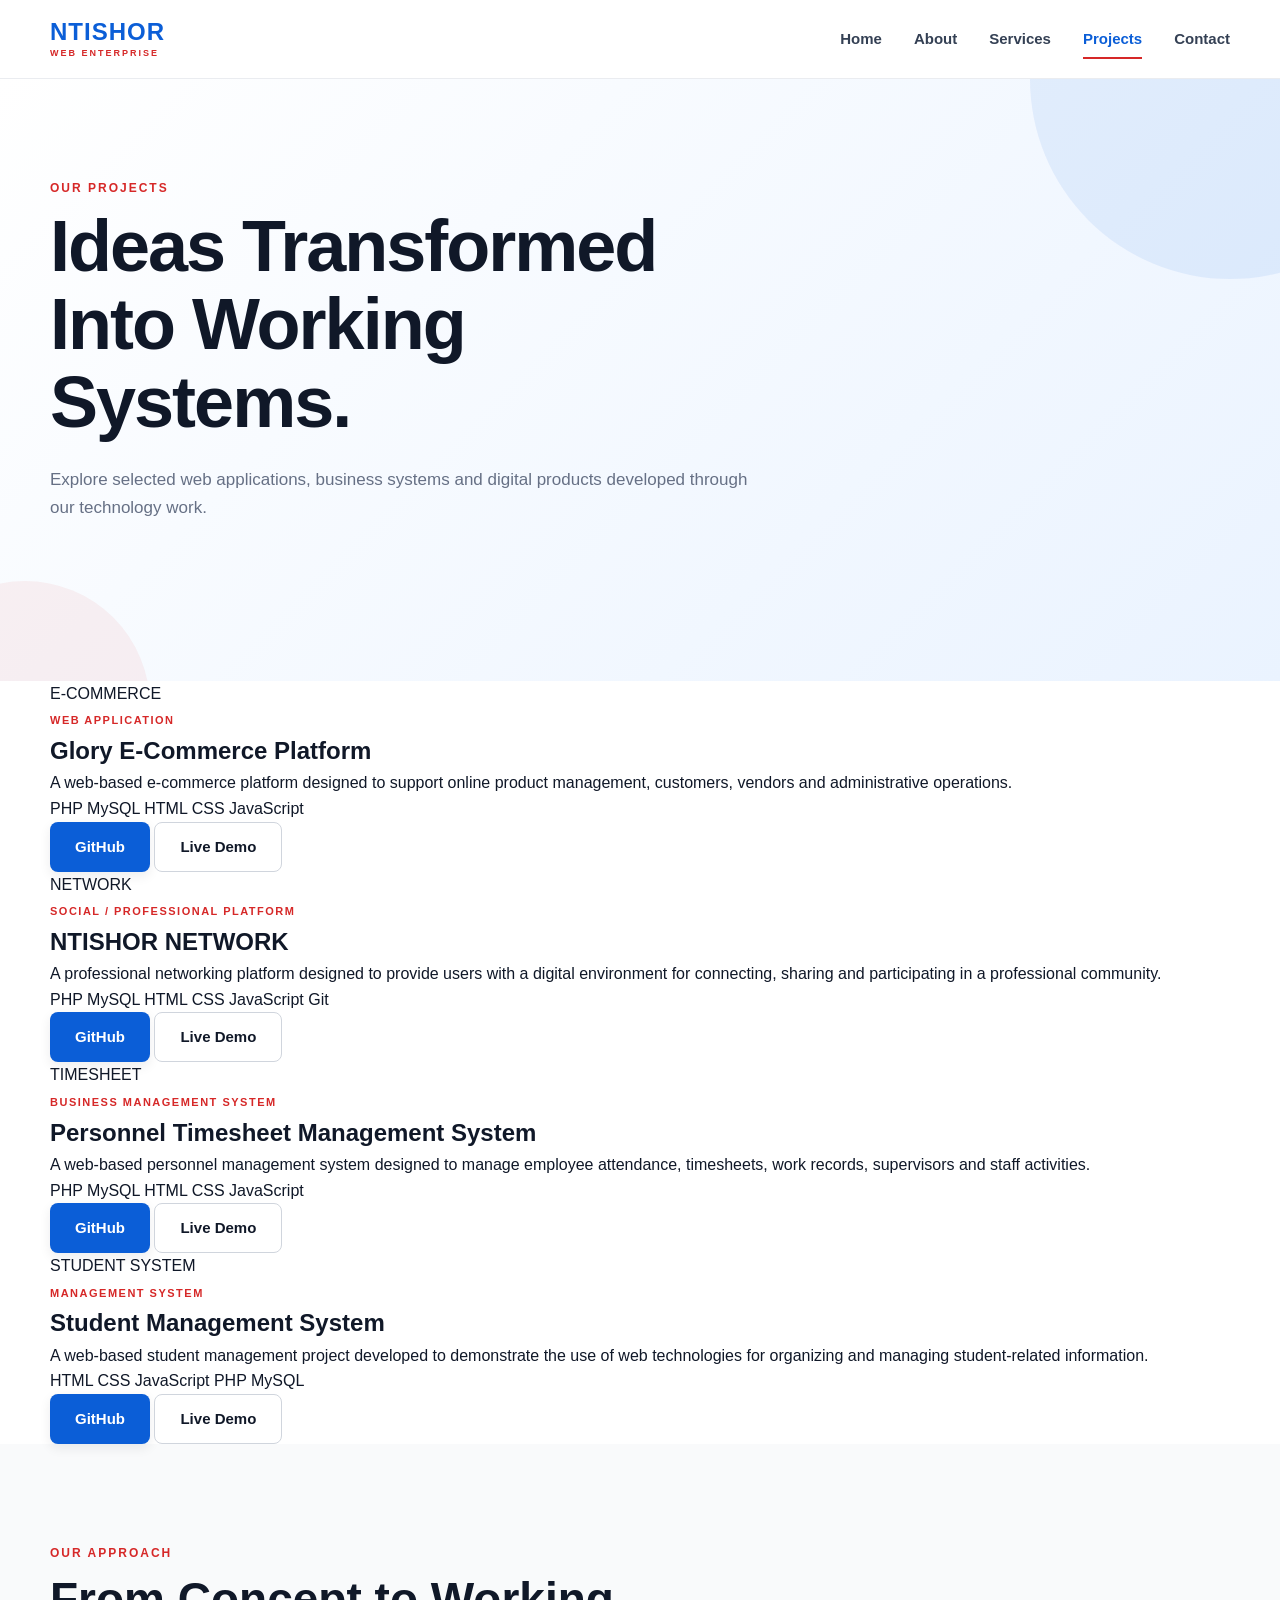
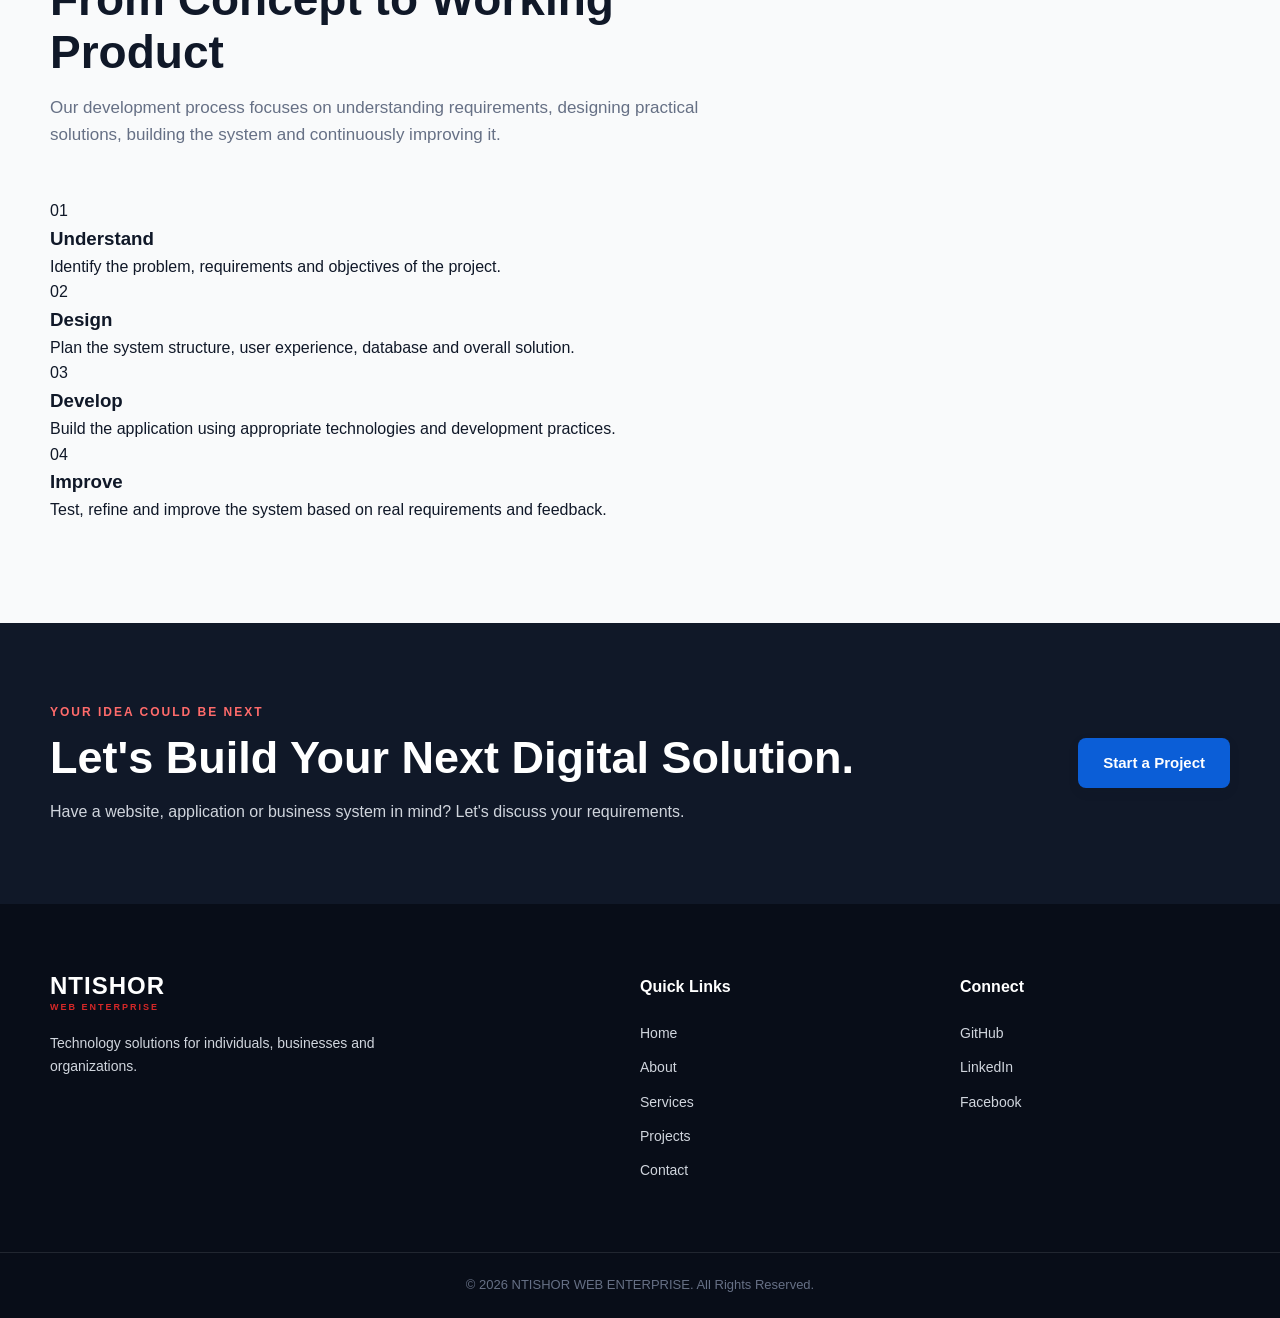
==== projects.html @ ee3eaad8 "Update projects.html" ====
<!DOCTYPE html>
<html lang="en">

<head>

    <meta charset="UTF-8">

    <meta name="viewport" content="width=device-width, initial-scale=1.0">

    <meta
        name="description"
        content="Explore projects developed by NTISHOR WEB ENTERPRISE, including e-commerce platforms, networking applications and business management systems."
    >

    <meta
        name="keywords"
        content="NTISHOR WEB ENTERPRISE Projects, PHP Projects, MySQL Projects, Web Applications, E-commerce, Timesheet Management"
    >

    <meta name="author" content="NTISHOR WEB ENTERPRISE">

    <title>Projects | NTISHOR WEB ENTERPRISE</title>

    <link rel="stylesheet" href="css/style.css">

</head>


<body>


    <!-- ================= HEADER ================= -->

    <header class="header">

        <div class="container nav-container">

            <a href="index.html" class="logo">

                <span class="logo-main">
                    NTISHOR
                </span>

                <span class="logo-sub">
                    WEB ENTERPRISE
                </span>

            </a>


            <nav class="navigation">

                <a href="index.html">
                    Home
                </a>

                <a href="about.html">
                    About
                </a>

                <a href="services.html">
                    Services
                </a>

                <a href="projects.html" class="active">
                    Projects
                </a>

                <a href="contact.html">
                    Contact
                </a>

            </nav>


            <button
                class="menu-toggle"
                id="menuToggle"
                aria-label="Open navigation"
            >
                ☰
            </button>

        </div>

    </header>



    <!-- ================= MAIN ================= -->

    <main>


        <!-- ================= PAGE HERO ================= -->

        <section class="hero projects-hero">

            <div class="container">

                <div class="section-heading">

                    <p class="section-label">
                        OUR PROJECTS
                    </p>

                    <h1>
                        Ideas Transformed Into
                        Working Systems.
                    </h1>

                    <p>
                        Explore selected web applications, business
                        systems and digital products developed through
                        our technology work.
                    </p>

                </div>

            </div>

        </section>



        <!-- ================= PROJECTS ================= -->

        <section class="projects-page-section">

            <div class="container">


                <!-- PROJECT 01 -->

                <article class="project-detail">

                    <div class="project-detail-image project-ecommerce">

                        <span>
                            E-COMMERCE
                        </span>

                    </div>


                    <div class="project-detail-content">

                        <span class="project-category">
                            WEB APPLICATION
                        </span>

                        <h2>
                            Glory E-Commerce Platform
                        </h2>

                        <p>
                            A web-based e-commerce platform designed
                            to support online product management,
                            customers, vendors and administrative
                            operations.
                        </p>


                        <div class="project-tech">

                            <span>PHP</span>
                            <span>MySQL</span>
                            <span>HTML</span>
                            <span>CSS</span>
                            <span>JavaScript</span>

                        </div>


                        <div class="project-actions">

                            <!-- Replace # with the actual GitHub URL -->

                            <a
                                href="#"
                                class="btn btn-primary"
                                target="_blank"
                                rel="noopener noreferrer"
                            >
                                GitHub
                            </a>


                            <!-- Replace # with the actual live URL -->

                            <a
                                href="#"
                                class="btn btn-secondary"
                                target="_blank"
                                rel="noopener noreferrer"
                            >
                                Live Demo
                            </a>

                        </div>

                    </div>

                </article>



                <!-- PROJECT 02 -->

                <article class="project-detail reverse">

                    <div class="project-detail-image project-network">

                        <span>
                            NETWORK
                        </span>

                    </div>


                    <div class="project-detail-content">

                        <span class="project-category">
                            SOCIAL / PROFESSIONAL PLATFORM
                        </span>

                        <h2>
                            NTISHOR NETWORK
                        </h2>

                        <p>
                            A professional networking platform designed
                            to provide users with a digital environment
                            for connecting, sharing and participating
                            in a professional community.
                        </p>


                        <div class="project-tech">

                            <span>PHP</span>
                            <span>MySQL</span>
                            <span>HTML</span>
                            <span>CSS</span>
                            <span>JavaScript</span>
                            <span>Git</span>

                        </div>


                        <div class="project-actions">

                            <!-- Replace # with the actual GitHub URL -->

                            <a
                                href="#"
                                class="btn btn-primary"
                                target="_blank"
                                rel="noopener noreferrer"
                            >
                                GitHub
                            </a>


                            <!-- Replace # with the actual live URL -->

                            <a
                                href="#"
                                class="btn btn-secondary"
                                target="_blank"
                                rel="noopener noreferrer"
                            >
                                Live Demo
                            </a>

                        </div>

                    </div>

                </article>



                <!-- PROJECT 03 -->

                <article class="project-detail">

                    <div class="project-detail-image project-timesheet">

                        <span>
                            TIMESHEET
                        </span>

                    </div>


                    <div class="project-detail-content">

                        <span class="project-category">
                            BUSINESS MANAGEMENT SYSTEM
                        </span>

                        <h2>
                            Personnel Timesheet Management System
                        </h2>

                        <p>
                            A web-based personnel management system
                            designed to manage employee attendance,
                            timesheets, work records, supervisors and
                            staff activities.
                        </p>


                        <div class="project-tech">

                            <span>PHP</span>
                            <span>MySQL</span>
                            <span>HTML</span>
                            <span>CSS</span>
                            <span>JavaScript</span>

                        </div>


                        <div class="project-actions">

                            <!-- Replace # with the actual GitHub URL -->

                            <a
                                href="#"
                                class="btn btn-primary"
                                target="_blank"
                                rel="noopener noreferrer"
                            >
                                GitHub
                            </a>


                            <!-- Replace # with the actual live URL -->

                            <a
                                href="#"
                                class="btn btn-secondary"
                                target="_blank"
                                rel="noopener noreferrer"
                            >
                                Live Demo
                            </a>

                        </div>

                    </div>

                </article>



                <!-- PROJECT 04 -->

                <article class="project-detail reverse">

                    <div class="project-detail-image project-student">

                        <span>
                            STUDENT SYSTEM
                        </span>

                    </div>


                    <div class="project-detail-content">

                        <span class="project-category">
                            MANAGEMENT SYSTEM
                        </span>

                        <h2>
                            Student Management System
                        </h2>

                        <p>
                            A web-based student management project
                            developed to demonstrate the use of web
                            technologies for organizing and managing
                            student-related information.
                        </p>


                        <div class="project-tech">

                            <span>HTML</span>
                            <span>CSS</span>
                            <span>JavaScript</span>
                            <span>PHP</span>
                            <span>MySQL</span>

                        </div>


                        <div class="project-actions">

                            <a
                                href="#"
                                class="btn btn-primary"
                                target="_blank"
                                rel="noopener noreferrer"
                            >
                                GitHub
                            </a>


                            <a
                                href="#"
                                class="btn btn-secondary"
                                target="_blank"
                                rel="noopener noreferrer"
                            >
                                Live Demo
                            </a>

                        </div>

                    </div>

                </article>

            </div>

        </section>



        <!-- ================= PROJECT APPROACH ================= -->

        <section class="featured-projects">

            <div class="container">

                <div class="section-heading">

                    <p class="section-label">
                        OUR APPROACH
                    </p>

                    <h2>
                        From Concept to Working Product
                    </h2>

                    <p>
                        Our development process focuses on understanding
                        requirements, designing practical solutions,
                        building the system and continuously improving it.
                    </p>

                </div>


                <div class="process-grid">


                    <article class="process-card">

                        <span>
                            01
                        </span>

                        <h3>
                            Understand
                        </h3>

                        <p>
                            Identify the problem, requirements and
                            objectives of the project.
                        </p>

                    </article>


                    <article class="process-card">

                        <span>
                            02
                        </span>

                        <h3>
                            Design
                        </h3>

                        <p>
                            Plan the system structure, user experience,
                            database and overall solution.
                        </p>

                    </article>


                    <article class="process-card">

                        <span>
                            03
                        </span>

                        <h3>
                            Develop
                        </h3>

                        <p>
                            Build the application using appropriate
                            technologies and development practices.
                        </p>

                    </article>


                    <article class="process-card">

                        <span>
                            04
                        </span>

                        <h3>
                            Improve
                        </h3>

                        <p>
                            Test, refine and improve the system based
                            on real requirements and feedback.
                        </p>

                    </article>


                </div>

            </div>

        </section>



        <!-- ================= CTA ================= -->

        <section class="cta">

            <div class="container cta-content">

                <div>

                    <p class="section-label">
                        YOUR IDEA COULD BE NEXT
                    </p>

                    <h2>
                        Let's Build Your Next Digital Solution.
                    </h2>

                    <p>
                        Have a website, application or business system
                        in mind? Let's discuss your requirements.
                    </p>

                </div>


                <a
                    href="contact.html"
                    class="btn btn-primary"
                >
                    Start a Project
                </a>

            </div>

        </section>

    </main>



    <!-- ================= FOOTER ================= -->

    <footer class="footer">

        <div class="container footer-content">


            <div class="footer-brand">

                <div class="logo">

                    <span class="logo-main">
                        NTISHOR
                    </span>

                    <span class="logo-sub">
                        WEB ENTERPRISE
                    </span>

                </div>

                <p>
                    Technology solutions for individuals,
                    businesses and organizations.
                </p>

            </div>


            <div class="footer-links">

                <h4>
                    Quick Links
                </h4>

                <a href="index.html">
                    Home
                </a>

                <a href="about.html">
                    About
                </a>

                <a href="services.html">
                    Services
                </a>

                <a href="projects.html">
                    Projects
                </a>

                <a href="contact.html">
                    Contact
                </a>

            </div>


            <div class="footer-links">

                <h4>
                    Connect
                </h4>

                <a href="#" target="_blank">
                    GitHub
                </a>

                <a href="#" target="_blank">
                    LinkedIn
                </a>

                <a href="#" target="_blank">
                    Facebook
                </a>

            </div>

        </div>


        <div class="footer-bottom">

            <div class="container">

                <p>
                    © <span data-current-year></span>
                    NTISHOR WEB ENTERPRISE.
                    All Rights Reserved.
                </p>

            </div>

        </div>

    </footer>


    <script src="js/script.js"></script>

</body>

</html>
---- css/style.css ----
/* =========================================================
   NTISHOR WEB ENTERPRISE
   Main Portfolio Stylesheet
   ========================================================= */


/* =========================================================
   1. ROOT VARIABLES
   ========================================================= */

:root {
    --primary-blue: #0b5ed7;
    --dark-blue: #073b8c;
    --light-blue: #eaf3ff;

    --primary-red: #d62828;
    --dark-red: #a51d1d;
    --light-red: #fff0f0;

    --white: #ffffff;
    --black: #111111;

    --dark: #101828;
    --dark-2: #1d2939;

    --gray-50: #f9fafb;
    --gray-100: #f2f4f7;
    --gray-200: #eaecf0;
    --gray-300: #d0d5dd;
    --gray-500: #667085;
    --gray-600: #475467;
    --gray-700: #344054;

    --shadow-small: 0 4px 12px rgba(16, 24, 40, 0.08);
    --shadow-medium: 0 10px 30px rgba(16, 24, 40, 0.12);

    --radius-small: 8px;
    --radius-medium: 14px;
    --radius-large: 20px;

    --container-width: 1180px;

    --transition: 0.3s ease;
}


/* =========================================================
   2. RESET
   ========================================================= */

* {
    margin: 0;
    padding: 0;
    box-sizing: border-box;
}

html {
    scroll-behavior: smooth;
}

body {
    font-family:
        Arial,
        Helvetica,
        sans-serif;

    color: var(--dark);

    background: var(--white);

    line-height: 1.6;

    overflow-x: hidden;
}

a {
    text-decoration: none;
    color: inherit;
}

img {
    max-width: 100%;
    display: block;
}

button,
input,
textarea {
    font-family: inherit;
}


/* =========================================================
   3. GLOBAL CONTAINER
   ========================================================= */

.container {
    width: min(
        calc(100% - 40px),
        var(--container-width)
    );

    margin: 0 auto;
}


/* =========================================================
   4. HEADER
   ========================================================= */

.header {
    width: 100%;

    background: var(--white);

    border-bottom: 1px solid var(--gray-200);

    position: sticky;

    top: 0;

    z-index: 1000;
}

.nav-container {
    min-height: 78px;

    display: flex;

    align-items: center;

    justify-content: space-between;
}


/* Logo */

.logo {
    display: inline-flex;

    flex-direction: column;

    line-height: 1;

    gap: 5px;
}

.logo-main {
    font-size: 24px;

    font-weight: 900;

    letter-spacing: 1px;

    color: var(--primary-blue);
}

.logo-sub {
    font-size: 9px;

    font-weight: 700;

    letter-spacing: 2px;

    color: var(--primary-red);
}


/* Navigation */

.navigation {
    display: flex;

    align-items: center;

    gap: 32px;
}

.navigation a {
    color: var(--gray-700);

    font-size: 15px;

    font-weight: 600;

    transition: var(--transition);

    position: relative;
}

.navigation a::after {
    content: "";

    position: absolute;

    left: 0;

    bottom: -8px;

    width: 0;

    height: 2px;

    background: var(--primary-red);

    transition: var(--transition);
}

.navigation a:hover,
.navigation a.active {
    color: var(--primary-blue);
}

.navigation a:hover::after,
.navigation a.active::after {
    width: 100%;
}


/* Mobile menu */

.menu-toggle {
    display: none;

    border: none;

    background: transparent;

    font-size: 28px;

    cursor: pointer;

    color: var(--dark);
}


/* =========================================================
   5. HERO SECTION
   ========================================================= */

.hero {
    background:
        linear-gradient(
            135deg,
            var(--white) 0%,
            var(--light-blue) 100%
        );

    padding: 100px 0 110px;

    position: relative;

    overflow: hidden;
}

.hero::before {
    content: "";

    position: absolute;

    width: 400px;

    height: 400px;

    border-radius: 50%;

    background: rgba(11, 94, 215, 0.08);

    top: -200px;

    right: -150px;
}

.hero::after {
    content: "";

    position: absolute;

    width: 250px;

    height: 250px;

    border-radius: 50%;

    background: rgba(214, 40, 40, 0.06);

    bottom: -150px;

    left: -100px;
}

.hero-content {
    display: grid;

    grid-template-columns: 1.1fr 0.9fr;

    align-items: center;

    gap: 70px;

    position: relative;

    z-index: 1;
}


/* Hero text */

.hero-label {
    color: var(--primary-red);

    font-size: 13px;

    font-weight: 800;

    letter-spacing: 2px;

    margin-bottom: 18px;
}

.hero h1 {
    font-size: clamp(42px, 6vw, 72px);

    line-height: 1.08;

    letter-spacing: -2px;

    margin-bottom: 25px;
}

.hero h1 span {
    color: var(--primary-blue);

    display: block;
}

.hero-description {
    max-width: 650px;

    color: var(--gray-600);

    font-size: 18px;

    margin-bottom: 35px;
}


/* Hero buttons */

.hero-buttons {
    display: flex;

    align-items: center;

    gap: 15px;

    flex-wrap: wrap;
}

.btn {
    display: inline-flex;

    align-items: center;

    justify-content: center;

    min-height: 50px;

    padding: 0 25px;

    border-radius: var(--radius-small);

    font-size: 15px;

    font-weight: 700;

    transition: var(--transition);
}

.btn-primary {
    background: var(--primary-blue);

    color: var(--white);

    box-shadow: var(--shadow-small);
}

.btn-primary:hover {
    background: var(--dark-blue);

    transform: translateY(-2px);

    box-shadow: var(--shadow-medium);
}

.btn-secondary {
    background: var(--white);

    color: var(--dark);

    border: 1px solid var(--gray-300);
}

.btn-secondary:hover {
    border-color: var(--primary-blue);

    color: var(--primary-blue);

    transform: translateY(-2px);
}


/* =========================================================
   6. HERO CODE CARD
   ========================================================= */

.hero-card {
    background: var(--dark);

    border-radius: var(--radius-large);

    padding: 25px;

    box-shadow:
        0 25px 60px rgba(16, 24, 40, 0.25);

    transform: rotate(1deg);

    transition: var(--transition);
}

.hero-card:hover {
    transform: rotate(0deg) translateY(-5px);
}

.hero-card-top {
    display: flex;

    align-items: center;

    gap: 10px;

    color: var(--gray-300);

    font-size: 12px;

    font-weight: 700;

    letter-spacing: 1px;

    padding-bottom: 20px;

    border-bottom: 1px solid rgba(255, 255, 255, 0.1);
}

.status-dot {
    width: 10px;

    height: 10px;

    background: #31c48d;

    border-radius: 50%;
}

.code-window {
    padding: 35px 10px 20px;

    font-family:
        "Courier New",
        monospace;

    font-size: 15px;

    line-height: 2.2;
}

.code-line {
    color: var(--gray-300);

    white-space: nowrap;
}

.code-keyword {
    color: #8ab4f8;
}

.code-variable {
    color: #ffffff;
}

.code-value {
    color: #f7c873;
}


/* =========================================================
   7. SECTION GENERAL STYLES
   ========================================================= */

.services-preview,
.featured-projects {
    padding: 100px 0;
}

.featured-projects {
    background: var(--gray-50);
}

.section-heading {
    max-width: 700px;

    margin-bottom: 50px;
}

.section-label {
    color: var(--primary-red);

    font-size: 12px;

    font-weight: 800;

    letter-spacing: 2px;

    margin-bottom: 10px;
}

.section-heading h2 {
    font-size: clamp(32px, 4vw, 46px);

    line-height: 1.15;

    margin-bottom: 15px;
}

.section-heading > p:last-child {
    color: var(--gray-500);

    font-size: 17px;
}


/* =========================================================
   8. SERVICES
   ========================================================= */

.service-grid {
    display: grid;

    grid-template-columns:
        repeat(4, 1fr);

    gap: 20px;
}

.service-card {
    background: var(--white);

    border: 1px solid var(--gray-200);

    border-radius: var(--radius-medium);

    padding: 30px;

    transition: var(--transition);
}

.service-card:hover {
    transform: translateY(-7px);

    border-color: var(--primary-blue);

    box-shadow: var(--shadow-medium);
}

.service-icon {
    width: 52px;

    height: 52px;

    display: flex;

    align-items: center;

    justify-content: center;

    border-radius: 12px;

    background: var(--light-blue);

    color: var(--primary-blue);

    font-weight: 900;

    font-size: 17px;

    margin-bottom: 22px;
}

.service-card h3 {
    font-size: 20px;

    margin-bottom: 12px;
}

.service-card p {
    color: var(--gray-500);

    font-size: 14px;

    margin-bottom: 20px;
}

.service-card a {
    color: var(--primary-blue);

    font-size: 14px;

    font-weight: 700;
}

.service-card a:hover {
    color: var(--primary-red);
}


/* =========================================================
   9. PROJECTS
   ========================================================= */

.project-grid {
    display: grid;

    grid-template-columns:
        repeat(3, 1fr);

    gap: 25px;
}

.project-card {
    background: var(--white);

    border: 1px solid var(--gray-200);

    border-radius: var(--radius-medium);

    overflow: hidden;

    transition: var(--transition);
}

.project-card:hover {
    transform: translateY(-7px);

    box-shadow: var(--shadow-medium);
}

.project-image {
    min-height: 190px;

    display: flex;

    align-items: center;

    justify-content: center;

    background:
        linear-gradient(
            135deg,
            var(--primary-blue),
            var(--dark-blue)
        );

    color: var(--white);

    font-size: 25px;

    font-weight: 900;

    letter-spacing: 2px;
}

.project-card:nth-child(2) .project-image {
    background:
        linear-gradient(
            135deg,
            var(--primary-red),
            var(--dark-red)
        );
}

.project-card:nth-child(3) .project-image {
    background:
        linear-gradient(
            135deg,
            #344054,
            #101828
        );
}

.project-content {
    padding: 25px;
}

.project-category {
    color: var(--primary-red);

    font-size: 11px;

    font-weight: 800;

    letter-spacing: 1.5px;
}

.project-content h3 {
    font-size: 21px;

    line-height: 1.3;

    margin: 10px 0;
}

.project-content p {
    color: var(--gray-500);

    font-size: 14px;

    margin-bottom: 18px;
}

.project-content a {
    color: var(--primary-blue);

    font-weight: 700;

    font-size: 14px;
}


/* =========================================================
   10. CTA
   ========================================================= */

.cta {
    padding: 80px 0;

    background: var(--dark);
}

.cta-content {
    display: flex;

    align-items: center;

    justify-content: space-between;

    gap: 40px;
}

.cta .section-label {
    color: #ff6b6b;
}

.cta h2 {
    color: var(--white);

    font-size: clamp(30px, 4vw, 45px);

    line-height: 1.15;

    margin-bottom: 15px;
}

.cta p:last-child {
    color: var(--gray-300);

    max-width: 650px;
}


/* =========================================================
   11. FOOTER
   ========================================================= */

.footer {
    background: #080d18;

    color: var(--white);
}

.footer-content {
    padding: 70px 0;

    display: grid;

    grid-template-columns:
        2fr 1fr 1fr;

    gap: 50px;
}

.footer .logo-main {
    color: var(--white);
}

.footer-brand p {
    color: var(--gray-300);

    max-width: 350px;

    margin-top: 20px;

    font-size: 14px;
}

.footer-links {
    display: flex;

    flex-direction: column;

    gap: 12px;
}

.footer-links h4 {
    margin-bottom: 10px;

    color: var(--white);
}

.footer-links a {
    color: var(--gray-300);

    font-size: 14px;

    transition: var(--transition);
}

.footer-links a:hover {
    color: #ffffff;

    transform: translateX(3px);
}

.footer-bottom {
    border-top: 1px solid rgba(255, 255, 255, 0.1);

    padding: 22px 0;
}

.footer-bottom p {
    color: var(--gray-500);

    font-size: 13px;

    text-align: center;
}


/* =========================================================
   12. RESPONSIVE DESIGN
   ========================================================= */

@media (max-width: 1000px) {

    .hero-content {
        grid-template-columns: 1fr;

        gap: 50px;
    }

    .hero-text {
        max-width: 750px;
    }

    .service-grid {
        grid-template-columns:
            repeat(2, 1fr);
    }

    .project-grid {
        grid-template-columns:
            repeat(2, 1fr);
    }

    .hero-card {
        max-width: 650px;
    }
}


@media (max-width: 760px) {

    .container {
        width: min(
            calc(100% - 30px),
            var(--container-width)
        );
    }


    /* Mobile navigation */

    .menu-toggle {
        display: block;
    }

    .navigation {
        position: absolute;

        top: 78px;

        left: 0;

        width: 100%;

        background: var(--white);

        border-bottom: 1px solid var(--gray-200);

        padding: 20px;

        display: none;

        flex-direction: column;

        align-items: flex-start;

        gap: 20px;
    }

    .navigation.active {
        display: flex;
    }


    /* Hero */

    .hero {
        padding: 70px 0 80px;
    }

    .hero h1 {
        letter-spacing: -1px;
    }

    .hero-description {
        font-size: 16px;
    }


    /* Sections */

    .services-preview,
    .featured-projects {
        padding: 75px 0;
    }


    /* Services */

    .service-grid {
        grid-template-columns: 1fr;
    }


    /* Projects */

    .project-grid {
        grid-template-columns: 1fr;
    }


    /* CTA */

    .cta-content {
        flex-direction: column;

        align-items: flex-start;
    }


    /* Footer */

    .footer-content {
        grid-template-columns: 1fr;

        gap: 40px;

        padding: 55px 0;
    }
}


@media (max-width: 480px) {

    .logo-main {
        font-size: 21px;
    }

    .logo-sub {
        font-size: 8px;
    }

    .hero h1 {
        font-size: 42px;
    }

    .hero-buttons {
        flex-direction: column;

        align-items: stretch;
    }

    .hero-buttons .btn {
        width: 100%;
    }

    .hero-card {
        padding: 18px;
    }

    .code-window {
        font-size: 12px;

        overflow-x: auto;
    }

    .section-heading h2 {
        font-size: 32px;
    }
}

/* =========================================================
   SERVICES PAGE
   ========================================================= */

.services-hero {
    padding-bottom: 90px;
}


/* Service detail */

.services-page-section {
    padding: 100px 0;
}

.service-detail {
    display: grid;

    grid-template-columns: 80px 100px 1fr;

    gap: 35px;

    align-items: start;

    padding: 55px 0;

    border-bottom: 1px solid var(--gray-200);
}

.service-detail:first-child {
    padding-top: 0;
}

.service-detail:last-child {
    border-bottom: none;

    padding-bottom: 0;
}

.service-detail-number {
    color: var(--gray-300);

    font-size: 35px;

    font-weight: 900;

    line-height: 1;
}

.service-detail-icon {
    width: 75px;

    height: 75px;

    display: flex;

    align-items: center;

    justify-content: center;

    border-radius: 16px;

    background: var(--light-blue);

    color: var(--primary-blue);

    font-size: 20px;

    font-weight: 900;

    transition: var(--transition);
}

.service-detail:hover .service-detail-icon {
    background: var(--primary-blue);

    color: var(--white);

    transform: translateY(-4px);
}

.service-detail-content {
    max-width: 750px;
}

.service-detail-content h2 {
    font-size: clamp(28px, 4vw, 42px);

    line-height: 1.15;

    margin-bottom: 18px;
}

.service-detail-content > p:not(.section-label) {
    color: var(--gray-600);

    font-size: 16px;

    margin-bottom: 28px;
}


/* Service features */

.service-features {
    display: grid;

    grid-template-columns:
        repeat(2, 1fr);

    gap: 12px;
}

.service-features div {
    display: flex;

    align-items: center;

    gap: 12px;

    padding: 12px 15px;

    background: var(--gray-50);

    border-radius: var(--radius-small);
}

.service-features strong {
    color: var(--primary-red);

    font-size: 11px;
}

.service-features span {
    color: var(--gray-700);

    font-size: 13px;

    font-weight: 600;
}


/* Technology stack */

.technology-grid {
    display: grid;

    grid-template-columns:
        repeat(4, 1fr);

    gap: 15px;
}

.technology-card {
    min-height: 100px;

    display: flex;

    align-items: center;

    justify-content: center;

    background: var(--white);

    border: 1px solid var(--gray-200);

    border-radius: var(--radius-medium);

    transition: var(--transition);
}

.technology-card span {
    color: var(--gray-700);

    font-size: 16px;

    font-weight: 800;
}

.technology-card:hover {
    border-color: var(--primary-blue);

    transform: translateY(-4px);

    box-shadow: var(--shadow-small);
}

.technology-card:hover span {
    color: var(--primary-blue);
}


/* Services responsive */

@media (max-width: 850px) {

    .service-detail {
        grid-template-columns:
            60px 80px 1fr;

        gap: 25px;
    }

    .service-detail-icon {
        width: 65px;

        height: 65px;
    }

    .technology-grid {
        grid-template-columns:
            repeat(2, 1fr);
    }

}


@media (max-width: 650px) {

    .services-page-section {
        padding: 75px 0;
    }

    .service-detail {
        grid-template-columns: 1fr;

        gap: 15px;

        padding: 45px 0;
    }

    .service-detail-number {
        font-size: 25px;
    }

    .service-detail-icon {
        width: 60px;

        height: 60px;
    }

    .service-features {
        grid-template-columns: 1fr;
    }

    .technology-grid {
        grid-template-columns: 1fr 1fr;
    }

}


@media (max-width: 420px) {

    .technology-grid {
        grid-template-columns: 1fr;
    }

}

/* =========================================================
   SERVICES PAGE
   ========================================================= */

.services-hero {
    padding-bottom: 90px;
}


/* Service detail */

.services-page-section {
    padding: 100px 0;
}

.service-detail {
    display: grid;

    grid-template-columns: 80px 100px 1fr;

    gap: 35px;

    align-items: start;

    padding: 55px 0;

    border-bottom: 1px solid var(--gray-200);
}

.service-detail:first-child {
    padding-top: 0;
}

.service-detail:last-child {
    border-bottom: none;

    padding-bottom: 0;
}

.service-detail-number {
    color: var(--gray-300);

    font-size: 35px;

    font-weight: 900;

    line-height: 1;
}

.service-detail-icon {
    width: 75px;

    height: 75px;

    display: flex;

    align-items: center;

    justify-content: center;

    border-radius: 16px;

    background: var(--light-blue);

    color: var(--primary-blue);

    font-size: 20px;

    font-weight: 900;

    transition: var(--transition);
}

.service-detail:hover .service-detail-icon {
    background: var(--primary-blue);

    color: var(--white);

    transform: translateY(-4px);
}

.service-detail-content {
    max-width: 750px;
}

.service-detail-content h2 {
    font-size: clamp(28px, 4vw, 42px);

    line-height: 1.15;

    margin-bottom: 18px;
}

.service-detail-content > p:not(.section-label) {
    color: var(--gray-600);

    font-size: 16px;

    margin-bottom: 28px;
}


/* Service features */

.service-features {
    display: grid;

    grid-template-columns:
        repeat(2, 1fr);

    gap: 12px;
}

.service-features div {
    display: flex;

    align-items: center;

    gap: 12px;

    padding: 12px 15px;

    background: var(--gray-50);

    border-radius: var(--radius-small);
}

.service-features strong {
    color: var(--primary-red);

    font-size: 11px;
}

.service-features span {
    color: var(--gray-700);

    font-size: 13px;

    font-weight: 600;
}


/* Technology stack */

.technology-grid {
    display: grid;

    grid-template-columns:
        repeat(4, 1fr);

    gap: 15px;
}

.technology-card {
    min-height: 100px;

    display: flex;

    align-items: center;

    justify-content: center;

    background: var(--white);

    border: 1px solid var(--gray-200);

    border-radius: var(--radius-medium);

    transition: var(--transition);
}

.technology-card span {
    color: var(--gray-700);

    font-size: 16px;

    font-weight: 800;
}

.technology-card:hover {
    border-color: var(--primary-blue);

    transform: translateY(-4px);

    box-shadow: var(--shadow-small);
}

.technology-card:hover span {
    color: var(--primary-blue);
}


/* Services responsive */

@media (max-width: 850px) {

    .service-detail {
        grid-template-columns:
            60px 80px 1fr;

        gap: 25px;
    }

    .service-detail-icon {
        width: 65px;

        height: 65px;
    }

    .technology-grid {
        grid-template-columns:
            repeat(2, 1fr);
    }

}


@media (max-width: 650px) {

    .services-page-section {
        padding: 75px 0;
    }

    .service-detail {
        grid-template-columns: 1fr;

        gap: 15px;

        padding: 45px 0;
    }

    .service-detail-number {
        font-size: 25px;
    }

    .service-detail-icon {
        width: 60px;

        height: 60px;
    }

    .service-features {
        grid-template-columns: 1fr;
    }

    .technology-grid {
        grid-template-columns: 1fr 1fr;
    }

}


@media (max-width: 420px) {

    .technology-grid {
        grid-template-columns: 1fr;
    }

}

/* =========================================================
   END OF STYLESHEET
   ========================================================= */
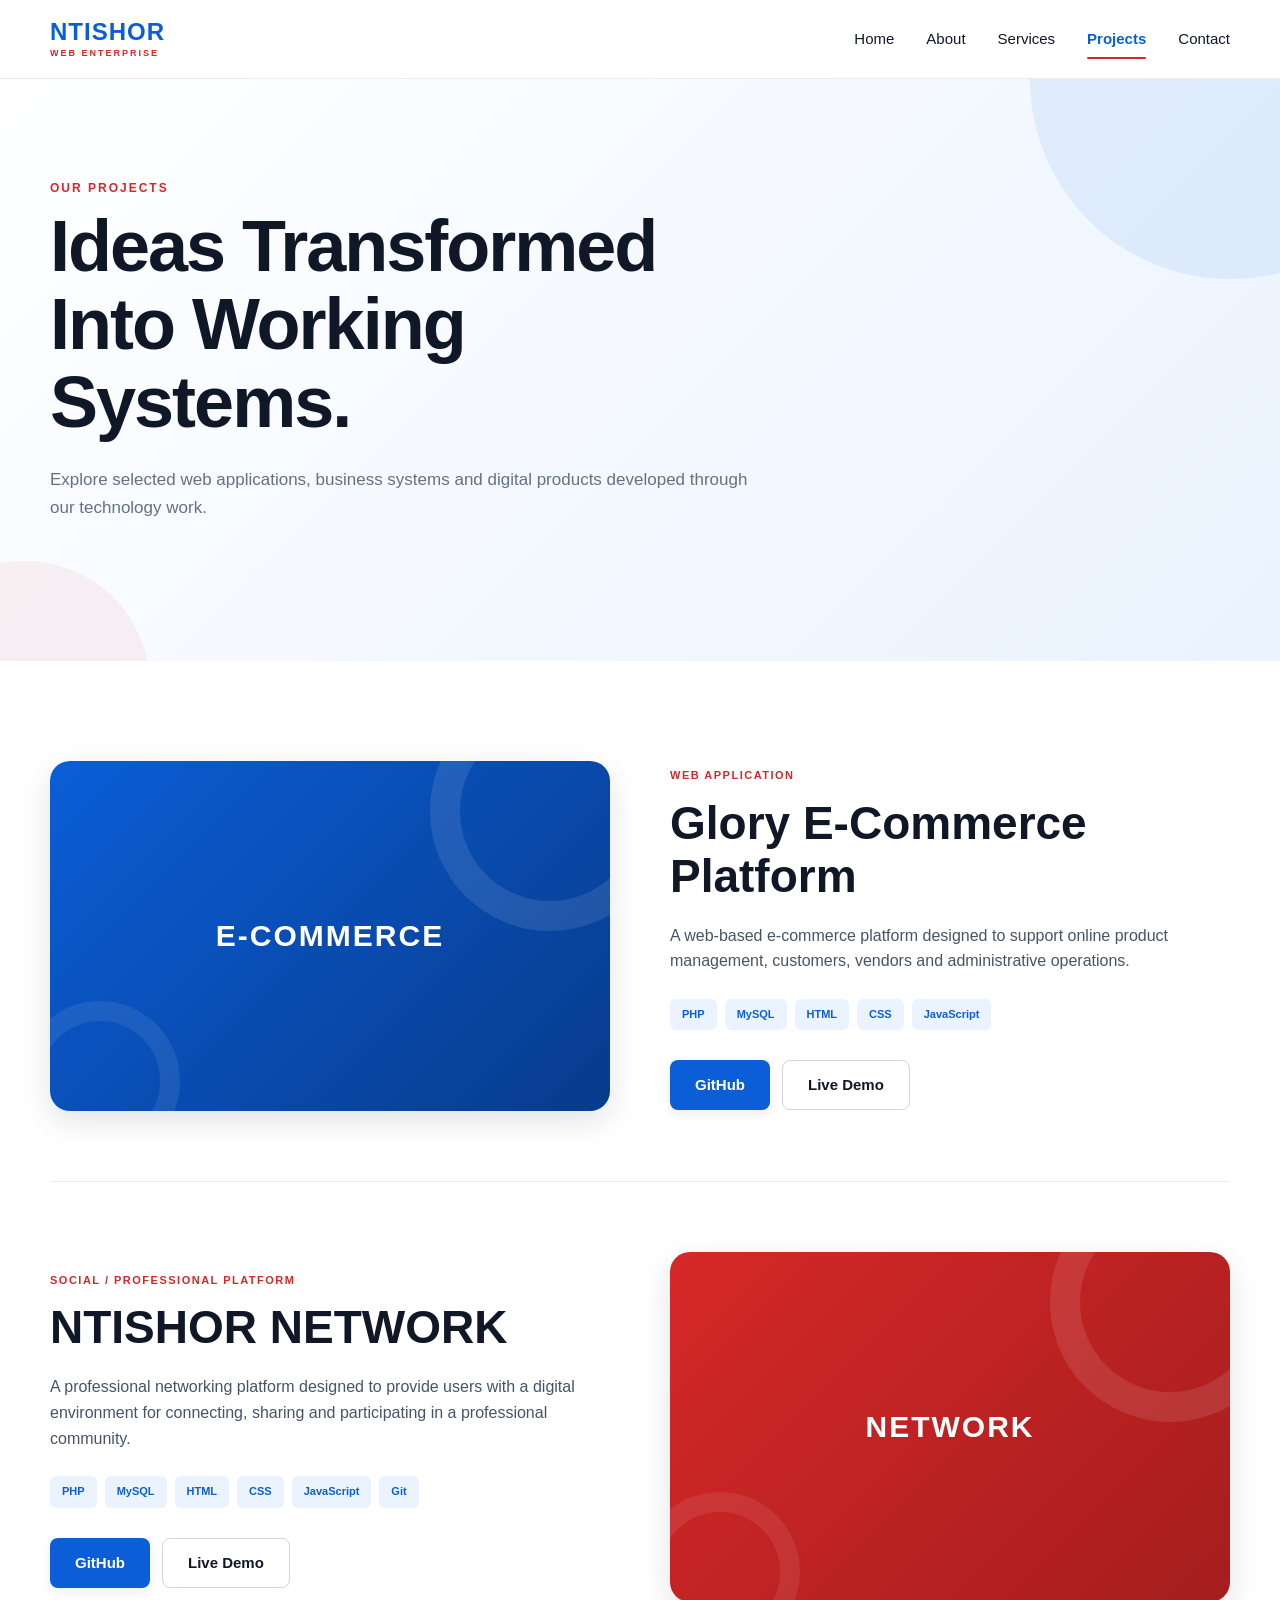
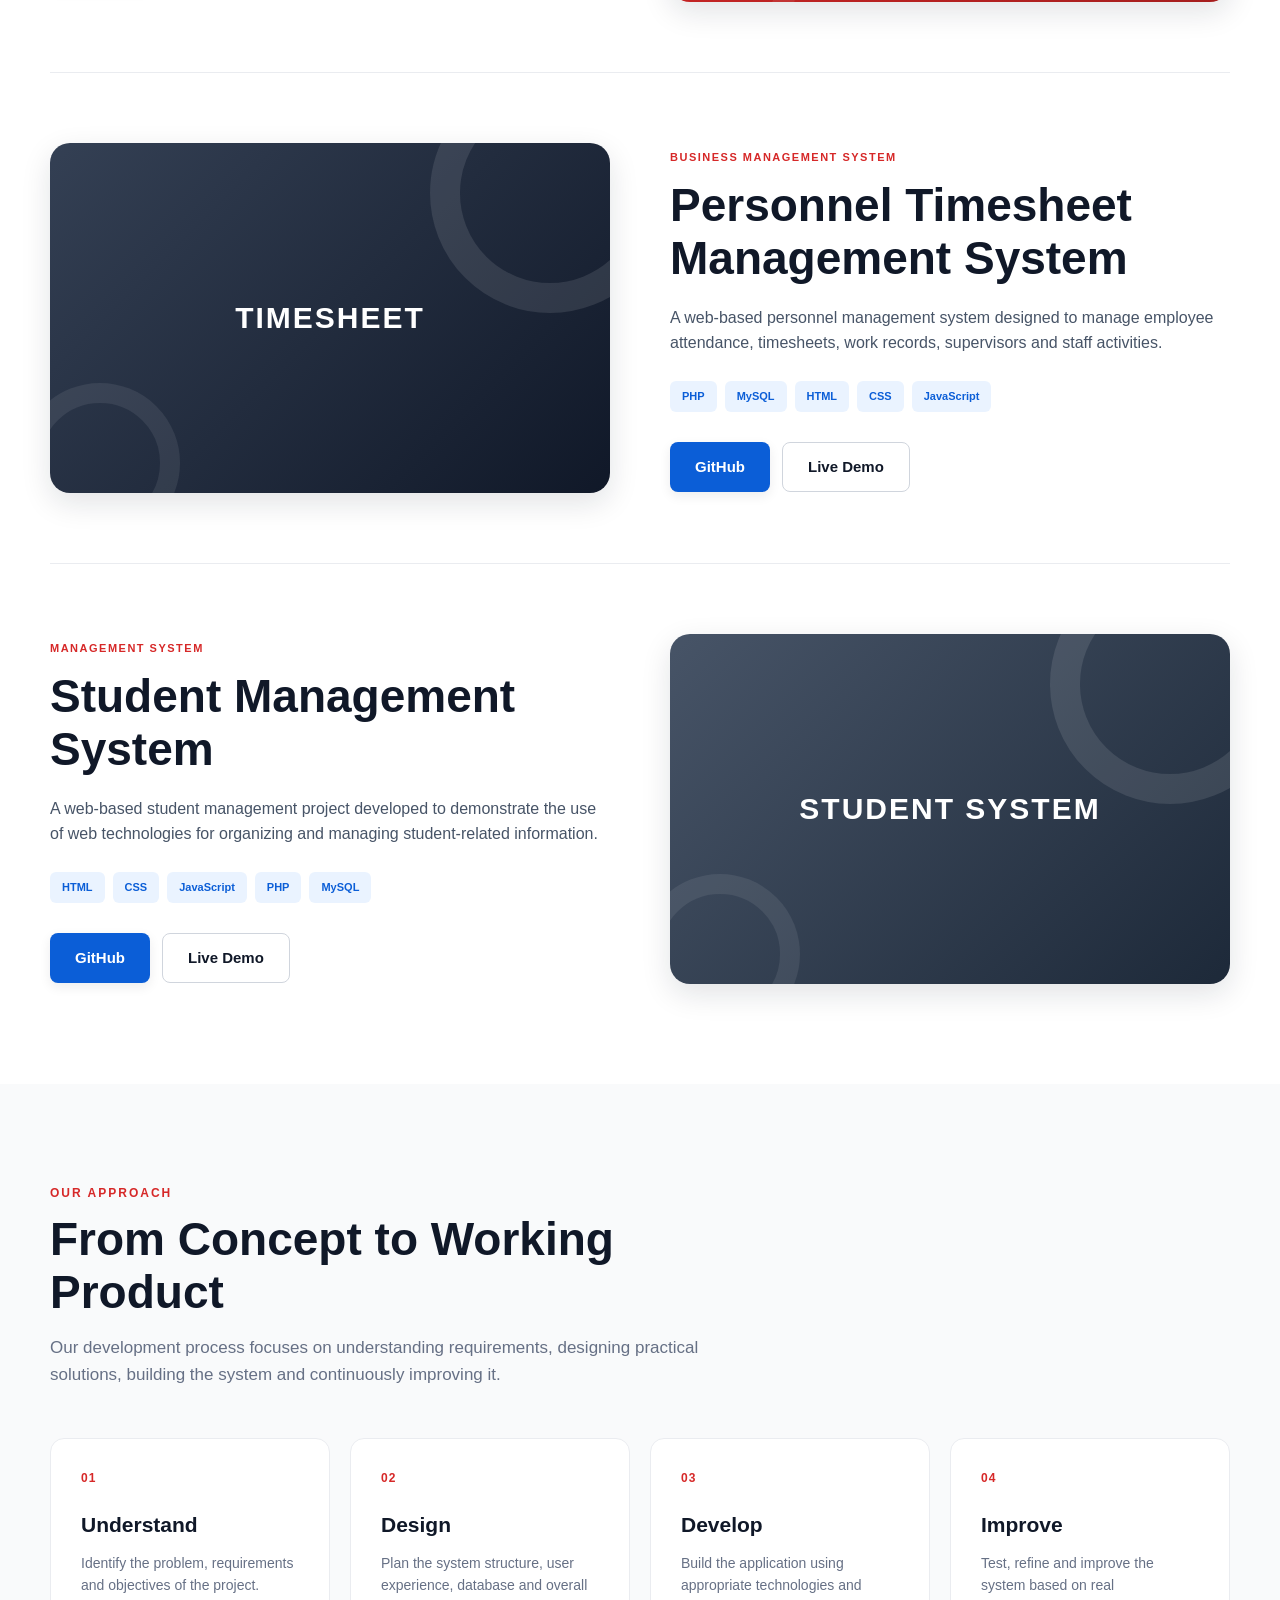
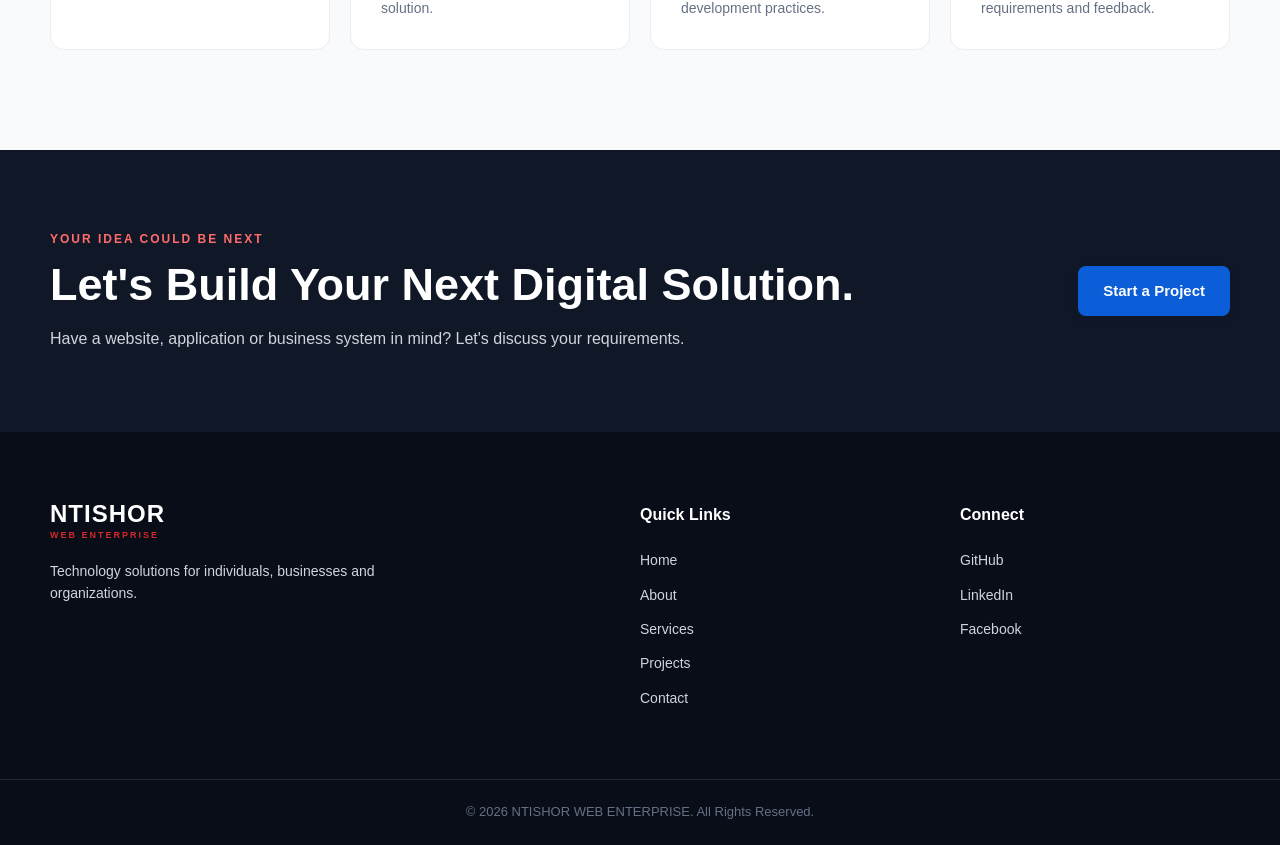
==== commit 4b5e0686: "Update projects.html" ====
--- a/projects.html
+++ b/projects.html
@@ -328,7 +328,7 @@
                             <!-- Replace # with the actual GitHub URL -->
 
                             <a
-                                href="#"
+                                href="https://ntishor-web-enterprise.github.io/PERSONNEL-TIMESHEET-MANAGEMENT-SYSTEM/"
                                 class="btn btn-primary"
                                 target="_blank"
                                 rel="noopener noreferrer"
--- a/css/style.css
+++ b/css/style.css
@@ -233,6 +233,59 @@
     color: var(--dark);
 }
 
+/* =========================================
+   NAVIGATION ACTIVE STATE
+========================================= */
+
+.navigation a {
+    position: relative;
+    color: var(--dark);
+    text-decoration: none;
+    font-weight: 500;
+    transition: color 0.3s ease;
+}
+
+.navigation a:hover {
+    color: var(--primary-blue);
+}
+
+.navigation a.active {
+    color: var(--primary-blue);
+    font-weight: 700;
+}
+
+.navigation a.active::after {
+    content: "";
+    position: absolute;
+    left: 0;
+    right: 0;
+    bottom: -8px;
+    height: 2px;
+    background: var(--primary-red);
+    border-radius: 2px;
+}
+
+
+/* =========================================
+   BUTTON CLICK EFFECT
+========================================= */
+
+.btn.clicked {
+    transform: scale(0.97);
+}
+
+
+/* =========================================
+   GENERAL FOCUS ACCESSIBILITY
+========================================= */
+
+a:focus-visible,
+button:focus-visible,
+input:focus-visible,
+textarea:focus-visible {
+    outline: 3px solid rgba(11, 94, 215, 0.25);
+    outline-offset: 3px;
+}
 
 /* =========================================================
    5. HERO SECTION
@@ -1551,5 +1604,568 @@
 }
 
 /* =========================================================
+   PROJECTS PAGE
+   ========================================================= */
+
+.projects-hero {
+    padding-bottom: 90px;
+}
+
+
+/* Project detail section */
+
+.projects-page-section {
+    padding: 100px 0;
+}
+
+.project-detail {
+    display: grid;
+
+    grid-template-columns: 1fr 1fr;
+
+    gap: 60px;
+
+    align-items: center;
+
+    padding: 70px 0;
+
+    border-bottom: 1px solid var(--gray-200);
+}
+
+.project-detail:first-child {
+    padding-top: 0;
+}
+
+.project-detail:last-child {
+    border-bottom: none;
+
+    padding-bottom: 0;
+}
+
+.project-detail.reverse {
+    direction: rtl;
+}
+
+.project-detail.reverse
+.project-detail-content {
+    direction: ltr;
+}
+
+
+/* Project visual */
+
+.project-detail-image {
+    min-height: 350px;
+
+    border-radius: var(--radius-large);
+
+    display: flex;
+
+    align-items: center;
+
+    justify-content: center;
+
+    color: var(--white);
+
+    font-size: 30px;
+
+    font-weight: 900;
+
+    letter-spacing: 2px;
+
+    box-shadow: var(--shadow-medium);
+
+    position: relative;
+
+    overflow: hidden;
+}
+
+.project-detail-image::before {
+    content: "";
+
+    position: absolute;
+
+    width: 180px;
+
+    height: 180px;
+
+    border-radius: 50%;
+
+    border: 30px solid rgba(255, 255, 255, 0.1);
+
+    top: -70px;
+
+    right: -60px;
+}
+
+.project-detail-image::after {
+    content: "";
+
+    position: absolute;
+
+    width: 120px;
+
+    height: 120px;
+
+    border-radius: 50%;
+
+    border: 20px solid rgba(255, 255, 255, 0.08);
+
+    bottom: -50px;
+
+    left: -30px;
+}
+
+.project-detail-image span {
+    position: relative;
+
+    z-index: 1;
+}
+
+.project-ecommerce {
+    background:
+        linear-gradient(
+            135deg,
+            var(--primary-blue),
+            var(--dark-blue)
+        );
+}
+
+.project-network {
+    background:
+        linear-gradient(
+            135deg,
+            var(--primary-red),
+            var(--dark-red)
+        );
+}
+
+.project-timesheet {
+    background:
+        linear-gradient(
+            135deg,
+            #344054,
+            #101828
+        );
+}
+
+.project-student {
+    background:
+        linear-gradient(
+            135deg,
+            #475467,
+            #1d2939
+        );
+}
+
+
+/* Project content */
+
+.project-detail-content {
+    max-width: 600px;
+}
+
+.project-detail-content h2 {
+    font-size: clamp(30px, 4vw, 46px);
+
+    line-height: 1.15;
+
+    margin: 10px 0 20px;
+}
+
+.project-detail-content > p {
+    color: var(--gray-600);
+
+    font-size: 16px;
+
+    margin-bottom: 25px;
+}
+
+
+/* Technology tags */
+
+.project-tech {
+    display: flex;
+
+    flex-wrap: wrap;
+
+    gap: 8px;
+
+    margin-bottom: 30px;
+}
+
+.project-tech span {
+    padding: 7px 12px;
+
+    background: var(--light-blue);
+
+    color: var(--primary-blue);
+
+    border-radius: 6px;
+
+    font-size: 11px;
+
+    font-weight: 800;
+}
+
+
+/* Project buttons */
+
+.project-actions {
+    display: flex;
+
+    gap: 12px;
+
+    flex-wrap: wrap;
+}
+
+
+/* Development process */
+
+.process-grid {
+    display: grid;
+
+    grid-template-columns:
+        repeat(4, 1fr);
+
+    gap: 20px;
+}
+
+.process-card {
+    background: var(--white);
+
+    border: 1px solid var(--gray-200);
+
+    border-radius: var(--radius-medium);
+
+    padding: 30px;
+
+    transition: var(--transition);
+}
+
+.process-card:hover {
+    transform: translateY(-5px);
+
+    box-shadow: var(--shadow-small);
+
+    border-color: var(--primary-blue);
+}
+
+.process-card > span {
+    display: block;
+
+    color: var(--primary-red);
+
+    font-size: 12px;
+
+    font-weight: 900;
+
+    letter-spacing: 1px;
+
+    margin-bottom: 20px;
+}
+
+.process-card h3 {
+    font-size: 21px;
+
+    margin-bottom: 10px;
+}
+
+.process-card p {
+    color: var(--gray-500);
+
+    font-size: 14px;
+}
+
+
+/* Projects responsive */
+
+@media (max-width: 900px) {
+
+    .project-detail {
+        grid-template-columns: 1fr;
+
+        gap: 35px;
+    }
+
+    .project-detail.reverse {
+        direction: ltr;
+    }
+
+    .project-detail-image {
+        min-height: 280px;
+    }
+
+    .process-grid {
+        grid-template-columns:
+            repeat(2, 1fr);
+    }
+
+}
+
+
+@media (max-width: 600px) {
+
+    .projects-page-section {
+        padding: 75px 0;
+    }
+
+    .project-detail {
+        padding: 50px 0;
+    }
+
+    .project-detail-image {
+        min-height: 220px;
+
+        font-size: 23px;
+    }
+
+    .process-grid {
+        grid-template-columns: 1fr;
+    }
+
+    .project-actions {
+        flex-direction: column;
+
+        align-items: stretch;
+    }
+
+    .project-actions .btn {
+        width: 100%;
+    }
+
+}
+
+/* =========================================
+   CONTACT PAGE
+========================================= */
+
+.page-hero {
+    padding: 110px 0 90px;
+    background: var(--light-blue);
+    text-align: center;
+}
+
+.page-hero h1 {
+    max-width: 850px;
+    margin: 15px auto 20px;
+    font-size: 52px;
+    line-height: 1.15;
+    color: var(--dark);
+}
+
+.page-hero h1 span {
+    color: var(--primary-blue);
+}
+
+.page-hero p {
+    max-width: 700px;
+    margin: 0 auto;
+    color: var(--gray);
+    font-size: 18px;
+    line-height: 1.8;
+}
+
+
+/* Contact Section */
+
+.contact-page-section {
+    padding: 100px 0;
+    background: var(--white);
+}
+
+.contact-grid {
+    display: grid;
+    grid-template-columns: 0.9fr 1.1fr;
+    gap: 70px;
+    align-items: start;
+}
+
+.contact-info h2 {
+    margin: 15px 0 20px;
+    font-size: 40px;
+    line-height: 1.2;
+    color: var(--dark);
+}
+
+.contact-info > p {
+    margin-bottom: 40px;
+    color: var(--gray);
+    font-size: 16px;
+    line-height: 1.8;
+}
+
+.contact-item {
+    display: flex;
+    gap: 20px;
+    margin-bottom: 30px;
+    padding: 22px;
+    border: 1px solid var(--border);
+    border-radius: var(--radius);
+    background: var(--white);
+}
+
+.contact-icon {
+    width: 52px;
+    height: 52px;
+    flex-shrink: 0;
+    display: flex;
+    align-items: center;
+    justify-content: center;
+    border-radius: 12px;
+    background: var(--light-blue);
+    color: var(--primary-blue);
+    font-size: 22px;
+    font-weight: 700;
+}
+
+.contact-item h3 {
+    margin-bottom: 7px;
+    font-size: 18px;
+    color: var(--dark);
+}
+
+.contact-item p {
+    color: var(--gray);
+    line-height: 1.6;
+}
+
+
+/* Contact Form */
+
+.contact-form-wrapper {
+    padding: 40px;
+    border-radius: 18px;
+    background: var(--light-blue);
+    border: 1px solid #dceaff;
+}
+
+.contact-form {
+    width: 100%;
+}
+
+.form-group {
+    margin-bottom: 22px;
+}
+
+.form-group label {
+    display: block;
+    margin-bottom: 8px;
+    font-weight: 600;
+    color: var(--dark);
+}
+
+.form-group input,
+.form-group textarea {
+    width: 100%;
+    padding: 14px 16px;
+    border: 1px solid #d3dbe8;
+    border-radius: 8px;
+    background: var(--white);
+    color: var(--dark);
+    font-family: inherit;
+    font-size: 15px;
+    outline: none;
+    transition: border-color 0.3s ease, box-shadow 0.3s ease;
+}
+
+.form-group input {
+    height: 52px;
+}
+
+.form-group textarea {
+    resize: vertical;
+    min-height: 160px;
+}
+
+.form-group input:focus,
+.form-group textarea:focus {
+    border-color: var(--primary-blue);
+    box-shadow: 0 0 0 3px rgba(11, 94, 215, 0.1);
+}
+
+.form-group input::placeholder,
+.form-group textarea::placeholder {
+    color: #9aa4b2;
+}
+
+.contact-form .btn {
+    width: 100%;
+    border: none;
+    cursor: pointer;
+}
+
+
+/* Responsive Contact Page */
+
+@media (max-width: 900px) {
+
+    .contact-grid {
+        grid-template-columns: 1fr;
+        gap: 50px;
+    }
+
+    .page-hero h1 {
+        font-size: 44px;
+    }
+
+    .contact-info h2 {
+        font-size: 34px;
+    }
+}
+
+
+@media (max-width: 760px) {
+
+    .page-hero {
+        padding: 80px 0 70px;
+    }
+
+    .page-hero h1 {
+        font-size: 38px;
+    }
+
+    .page-hero p {
+        font-size: 16px;
+    }
+
+    .contact-page-section {
+        padding: 70px 0;
+    }
+
+    .contact-form-wrapper {
+        padding: 25px;
+    }
+
+}
+
+
+@media (max-width: 480px) {
+
+    .page-hero h1 {
+        font-size: 32px;
+    }
+
+    .contact-info h2 {
+        font-size: 30px;
+    }
+
+    .contact-item {
+        padding: 18px;
+    }
+
+    .contact-icon {
+        width: 45px;
+        height: 45px;
+        font-size: 18px;
+    }
+
+    .contact-form-wrapper {
+        padding: 20px;
+    }
+
+}
+
+/* =========================================================
    END OF STYLESHEET
    ========================================================= */
